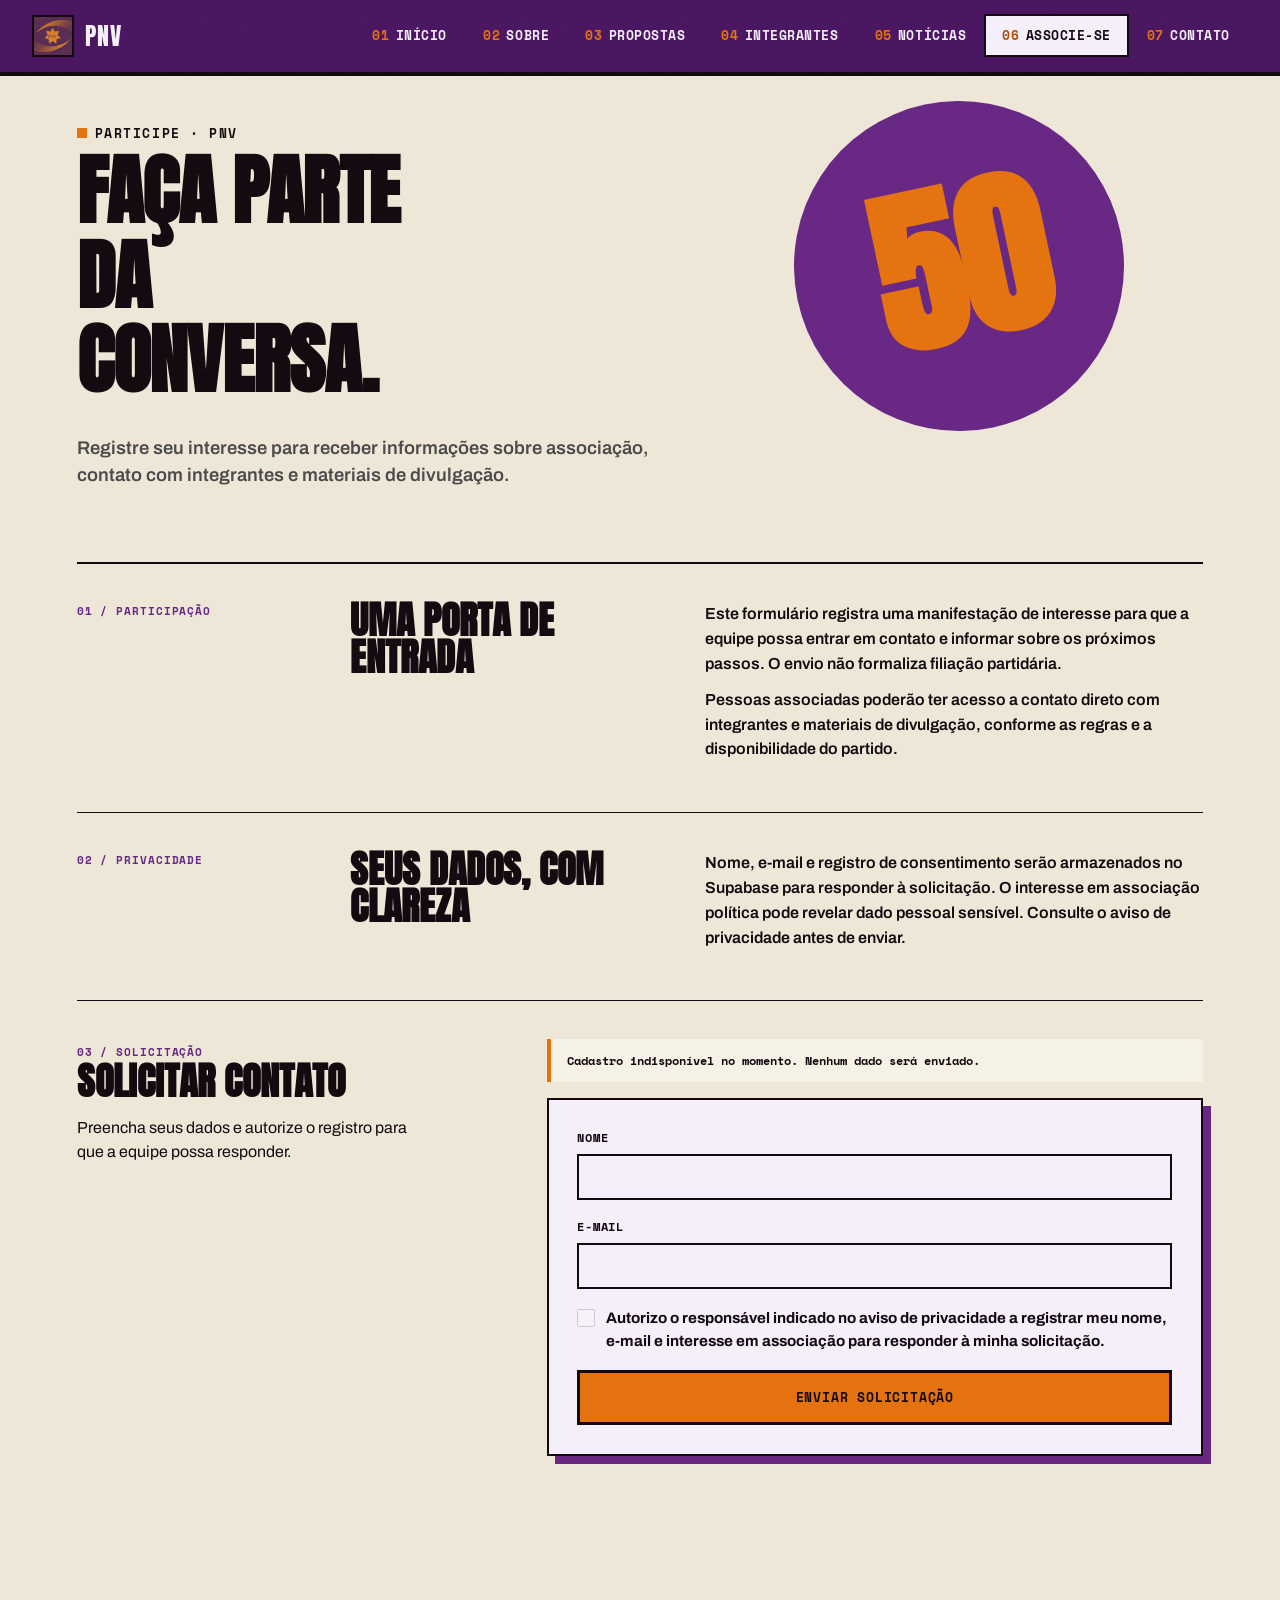
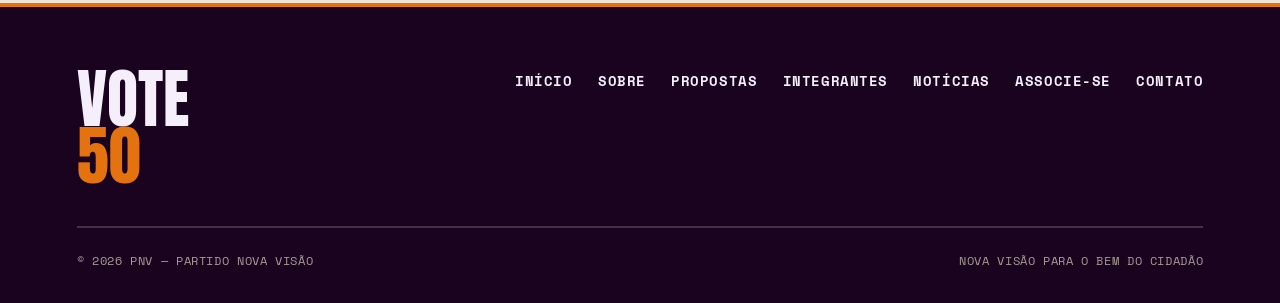
==== associar.html @ a2715118 "Atualiza site e cadastro de interesse Co-authored-by: Copilot <223556219+Copilot@users.noreply.githu" ====
<!DOCTYPE html>
<html lang="pt-BR">
<head>
  <meta charset="UTF-8" />
  <meta name="viewport" content="width=device-width, initial-scale=1.0" />
  <title>Associe-se - PNV</title>
  <meta name="description" content="Saiba como registrar interesse em se associar ao PNV." />
  <meta name="theme-color" content="#19031f" />
  <link rel="stylesheet" href="style.css" />
  <link rel="icon" type="image/png" href="assets/logo-badge.png" />
</head>
<body class="pagina-associar">
  <header>
    <a class="logo" href="index.html">
      <img src="assets/logo-badge.png" alt="Logo PNV" />
      PNV
    </a>
    <nav>
      <ul>
        <li><a href="index.html"><span>01</span> Início</a></li>
        <li><a href="sobre.html"><span>02</span> Sobre</a></li>
        <li><a href="propostas.html"><span>03</span> Propostas</a></li>
        <li><a href="integrantes.html"><span>04</span> Integrantes</a></li>
        <li><a href="noticias.html"><span>05</span> Notícias</a></li>
        <li><a href="associar.html"><span>06</span> Associe-se</a></li>
        <li><a href="contato.html"><span>07</span> Contato</a></li>
      </ul>
    </nav>
  </header>

  <main class="associacao-main">
    <section class="associacao-intro" data-reveal>
      <p class="eyebrow">Participe · PNV</p>
      <h1 class="page-title">Faça parte<br />da conversa.</h1>
      <p class="associacao-lead">
        Registre seu interesse para receber informações sobre associação, contato com integrantes
        e materiais de divulgação.
      </p>
      <div class="associacao-selo" aria-hidden="true">50</div>
    </section>

    <section class="associacao-info" data-reveal>
      <span class="associacao-indice">01 / PARTICIPAÇÃO</span>
      <h2>Uma porta de entrada</h2>
      <div class="associacao-info-copy">
        <p>
          Este formulário registra uma manifestação de interesse para que a equipe possa entrar
          em contato e informar sobre os próximos passos. O envio não formaliza filiação partidária.
        </p>
        <p>
          Pessoas associadas poderão ter acesso a contato direto com integrantes e materiais
          de divulgação, conforme as regras e a disponibilidade do partido.
        </p>
      </div>
    </section>

    <section class="associacao-aviso" aria-label="Aviso sobre o cadastro e os dados" data-reveal>
      <span class="associacao-indice">02 / PRIVACIDADE</span>
      <h2>Seus dados, com clareza</h2>
      <p>
        Nome, e-mail e registro de consentimento serão armazenados no Supabase para responder
        à solicitação. O interesse em associação política pode revelar dado pessoal sensível.
        Consulte o aviso de privacidade antes de enviar.
      </p>
      <p id="associacaoResponsavel" hidden></p>
      <p id="associacaoPrivacidade" hidden></p>
      <p id="associacaoContatoDados" hidden></p>
    </section>

    <section class="associacao-form-bloco" data-reveal>
      <div class="associacao-form-titulo">
        <span class="associacao-indice">03 / SOLICITAÇÃO</span>
        <h2>Solicitar contato</h2>
        <p>Preencha seus dados e autorize o registro para que a equipe possa responder.</p>
      </div>
      <div class="associacao-form-conteudo">
        <p id="associacaoStatus" class="associacao-status" aria-live="polite">
          Verificando a configuração do cadastro...
        </p>
        <form id="formAssociacao" class="contato-form">
          <label>Nome
            <input type="text" name="nome" maxlength="120" autocomplete="name" required disabled />
          </label>
          <label>E-mail
            <input type="email" name="email" maxlength="254" autocomplete="email" required disabled />
          </label>
          <label class="consentimento">
            <input type="checkbox" name="consentimento" required disabled />
            <span>Autorizo o responsável indicado no aviso de privacidade a registrar meu nome, e-mail e interesse em associação para responder à minha solicitação.</span>
          </label>
          <button type="submit" disabled>Enviar solicitação</button>
        </form>
        <p id="associacaoFeedback" class="contato-feedback" aria-live="polite"></p>
      </div>
    </section>
  </main>

  <footer>
    <div class="footer-top">
      <div class="footer-marca">VOTE<br /><span>50</span></div>
      <nav class="footer-nav" aria-label="Navegação do rodapé">
        <a href="index.html">Início</a>
        <a href="sobre.html">Sobre</a>
        <a href="propostas.html">Propostas</a>
        <a href="integrantes.html">Integrantes</a>
        <a href="noticias.html">Notícias</a>
        <a href="associar.html">Associe-se</a>
        <a href="contato.html">Contato</a>
      </nav>
    </div>
    <div class="footer-bottom">
      <span>&copy; 2026 PNV — Partido Nova Visão</span>
      <span>Nova visão para o bem do cidadão</span>
    </div>
  </footer>

  <script src="supabase-config.js"></script>
  <script src="database.js"></script>
  <script src="script.js"></script>
</body>
</html>
---- style.css ----
@import url("https://fonts.googleapis.com/css2?family=Anton&family=Archivo:ital,wght@0,400;0,500;0,700;0,800;0,900;1,700&family=Space+Mono:wght@400;700&display=swap");

:root {
  --roxo-escuro: #19031f;
  --roxo: #4a1660;
  --roxo-medio: #672783;
  --roxo-claro: #8b3caf;
  --laranja: #e4720f;
  --laranja-vivido: #ff7a1a;
  --laranja-escuro: #a84f0b;
  --lavanda: #e8d8f2;
  --creme: #f5eefb;
  --bege: #ead9f3;
  --branco: #ffffff;
  --tinta: #150910;
  --cinza-claro: #f4f4f4;
  --cinza-texto: #4a4a4a;
  --preto: #150910;

  --fonte-display: "Anton", "Archivo Black", Impact, sans-serif;
  --fonte-base: "Archivo", "Segoe UI", Arial, sans-serif;
  --fonte-mono: "Space Mono", "Courier New", monospace;
}

* {
  box-sizing: border-box;
  margin: 0;
  padding: 0;
}

html {
  scroll-behavior: smooth;
}

body {
  font-family: var(--fonte-base);
  color: var(--tinta);
  background: var(--lavanda);
  line-height: 1.5;
  overflow-x: hidden;
}

a {
  text-decoration: none;
  color: inherit;
}

img {
  max-width: 100%;
  display: block;
}

/* ===== Textura de grão (overlay fixo) ===== */
body::before {
  content: "";
  position: fixed;
  inset: 0;
  z-index: 999;
  pointer-events: none;
  opacity: 0.05;
  mix-blend-mode: overlay;
  background-image: url("data:image/svg+xml;utf8,<svg xmlns='http://www.w3.org/2000/svg' width='160' height='160'><filter id='n'><feTurbulence type='fractalNoise' baseFrequency='0.9' numOctaves='2' stitchTiles='stitch'/></filter><rect width='100%25' height='100%25' filter='url(%23n)'/></svg>");
}

/* Reveal on scroll */
.motion-ready [data-reveal]:not(.in-view) {
  opacity: 0;
  transform: translateY(20px);
}

[data-reveal] {
  transition: opacity 0.65s ease, transform 0.65s cubic-bezier(0.2, 0.7, 0.2, 1);
}

/* ===== Utilidades tipográficas ===== */
.eyebrow {
  font-family: var(--fonte-mono);
  font-weight: 700;
  text-transform: uppercase;
  letter-spacing: 0.12em;
  font-size: 0.8rem;
  display: inline-flex;
  align-items: center;
  gap: 0.5rem;
}

.eyebrow::before {
  content: "";
  width: 10px;
  height: 10px;
  background: var(--laranja);
  display: inline-block;
}

.section-head {
  position: relative;
  padding: 3rem 6vw 1.5rem;
  display: flex;
  align-items: flex-end;
  justify-content: space-between;
  gap: 1rem;
  flex-wrap: wrap;
  border-bottom: 4px solid var(--tinta);
}

.section-head .numero-fantasma {
  font-family: var(--fonte-display);
  font-size: clamp(3.5rem, 12vw, 9rem);
  line-height: 0.8;
  color: transparent;
  -webkit-text-stroke: 2px var(--tinta);
  position: absolute;
  right: 5vw;
  top: -0.3em;
  z-index: 0;
  user-select: none;
}

.section-head h2 {
  font-family: var(--fonte-display);
  font-size: clamp(1.9rem, 4.5vw, 3.5rem);
  text-transform: uppercase;
  line-height: 1.1;
  position: relative;
  z-index: 1;
}

.section-head p {
  max-width: 320px;
  font-weight: 600;
  position: relative;
  z-index: 1;
}

/* ===== Header / Navbar ===== */
body > header {
  display: flex;
  align-items: center;
  justify-content: space-between;
  gap: 1rem;
  padding: 0.9rem 2rem;
  background: var(--roxo);
  border-bottom: 4px solid var(--tinta);
  flex-wrap: wrap;
  position: sticky;
  top: 0;
  z-index: 100;
}

.logo {
  display: flex;
  align-items: center;
  gap: 0.7rem;
  font-family: var(--fonte-display);
  font-weight: 400;
  font-size: 1.5rem;
  letter-spacing: 0.04em;
  color: var(--creme);
  text-transform: uppercase;
}

.logo img,
.logo svg {
  width: 42px;
  height: 42px;
  display: block;
  border: 2px solid var(--tinta);
}

nav ul {
  display: flex;
  list-style: none;
  gap: 0;
  flex-wrap: wrap;
}

nav ul li a {
  display: flex;
  align-items: center;
  gap: 0.4rem;
  padding: 0.6rem 1rem;
  font-family: var(--fonte-mono);
  font-weight: 700;
  font-size: 0.82rem;
  text-transform: uppercase;
  letter-spacing: 0.04em;
  color: var(--creme);
  background: transparent;
  border: 2px solid transparent;
  transition: background 0.15s steps(2), color 0.15s steps(2), border-color 0.15s;
}

nav ul li a span {
  color: var(--laranja);
}

nav ul li a:hover {
  background: var(--laranja);
  color: var(--tinta);
  border-color: var(--tinta);
}

nav ul li a:hover span {
  color: var(--tinta);
}

nav ul li a.active {
  background: var(--creme);
  color: var(--tinta);
  border-color: var(--tinta);
}

nav ul li a.active span {
  color: var(--laranja-escuro);
}

/* ===== Marquee (faixa de propaganda) ===== */
.marquee {
  background: var(--roxo-medio);
  color: var(--creme);
  border-bottom: 4px solid var(--laranja);
  overflow: hidden;
  white-space: nowrap;
  position: relative;
}

.marquee-track {
  display: inline-flex;
  width: max-content;
  animation: marquee 22s linear infinite;
  padding: 0.5rem 0;
}

.marquee-track span {
  font-family: var(--fonte-display);
  font-size: 1.1rem;
  text-transform: uppercase;
  letter-spacing: 0.08em;
  padding: 0 1.5rem;
  display: inline-flex;
  align-items: center;
  gap: 1.5rem;
}

.marquee-track span::after {
  content: "★";
  color: var(--laranja);
}

@keyframes marquee {
  from { transform: translateX(0); }
  to { transform: translateX(-50%); }
}

@media (prefers-reduced-motion: reduce) {
  .marquee-track { animation: none; }
  .motion-ready [data-reveal]:not(.in-view) { opacity: 1; transform: none; }
  [data-reveal] { transition: none; }
}

/* ===== Hero (Home) ===== */
.hero {
  position: relative;
  min-height: 86vh;
  display: grid;
  grid-template-columns: 1.3fr 1fr;
  background: var(--roxo-escuro);
  border-bottom: 4px solid var(--tinta);
  overflow: hidden;
}

.hero::before {
  content: "";
  position: absolute;
  inset: 0;
  background: linear-gradient(100deg, var(--roxo-escuro) 0%, var(--roxo-escuro) 38%, var(--laranja-escuro) 100%);
  clip-path: polygon(0 0, 68% 0, 46% 100%, 0 100%);
  z-index: 0;
}

.hero::after {
  content: "";
  position: absolute;
  inset: 0;
  background-image: radial-gradient(var(--laranja) 1.4px, transparent 1.6px);
  background-size: 14px 14px;
  opacity: 0.12;
  z-index: 0;
}

.hero-texto {
  position: relative;
  z-index: 2;
  display: flex;
  flex-direction: column;
  justify-content: center;
  padding: 3rem 4vw;
  gap: 1rem;
}

.hero-texto .vote {
  font-family: var(--fonte-display);
  font-size: clamp(3.5rem, 11vw, 8.5rem);
  line-height: 0.85;
  color: var(--laranja);
  text-transform: uppercase;
  letter-spacing: 0.01em;
  -webkit-text-stroke: 2px var(--tinta);
}

.hero-texto .slogan {
  font-family: var(--fonte-mono);
  font-size: clamp(1rem, 2.4vw, 1.3rem);
  font-weight: 700;
  color: var(--bege);
  text-transform: uppercase;
  letter-spacing: 0.1em;
}

.hero-texto .partido {
  font-family: var(--fonte-display);
  font-size: clamp(1.8rem, 5vw, 3.2rem);
  text-transform: uppercase;
  line-height: 1;
  color: var(--creme);
  border-left: 6px solid var(--laranja);
  padding-left: 0.6em;
}

.logo-placeholder {
  width: min(300px, 70%);
  height: auto;
  margin-top: 1.4rem;
  border: 3px solid var(--tinta);
  box-shadow: 10px 10px 0 var(--laranja);
}

.hero-foto {
  position: relative;
  z-index: 2;
  display: flex;
  align-items: center;
  justify-content: center;
  min-height: 420px;
  padding: 2rem;
}

.foto-placeholder {
  width: 100%;
  max-width: 340px;
  aspect-ratio: 3 / 4;
  border: 3px solid var(--creme);
  outline: 3px solid var(--tinta);
  outline-offset: 6px;
  display: flex;
  align-items: center;
  justify-content: center;
  color: var(--creme);
  font-family: var(--fonte-mono);
  font-weight: 700;
  text-transform: uppercase;
  text-align: center;
  background: var(--roxo-medio);
  position: relative;
  overflow: hidden;
}

.foto-placeholder img {
  position: absolute;
  inset: 0;
  width: 100%;
  height: 100%;
  object-fit: cover;
  filter: grayscale(1) contrast(1.15);
}

.foto-placeholder img::after {
  content: "";
}

.foto-placeholder::before {
  content: "";
  position: absolute;
  inset: 0;
  background: var(--laranja);
  mix-blend-mode: multiply;
  opacity: 0;
}

.foto-placeholder:has(img:not([src=""]))::before {
  opacity: 0.55;
}

/* ===== Seções numeradas genéricas ===== */
.secao {
  position: relative;
  padding: 2.5rem 6vw 5rem;
}

.secao.alt,
.secao.escura {
  background: var(--roxo-escuro);
  color: var(--creme);
}

.secao.escura h2,
.secao.alt h2 {
  -webkit-text-stroke-color: var(--creme);
}

.secao.escura .section-head,
.secao.alt .section-head {
  border-bottom-color: var(--creme);
}

/* ---- Apresentação ---- */
.apresentacao-grid {
  display: grid;
  grid-template-columns: repeat(3, 1fr);
  gap: 0;
  margin-top: 1rem;
  border: 3px solid var(--tinta);
}

.apresentacao-grid > div {
  padding: 2rem;
  border-left: 3px solid var(--tinta);
}

.apresentacao-grid > div:first-child {
  border-left: none;
}

.apresentacao-grid h3 {
  font-family: var(--fonte-display);
  text-transform: uppercase;
  font-size: 1.4rem;
  margin-bottom: 0.8rem;
  color: var(--laranja-escuro);
}

.apresentacao-grid p {
  font-weight: 600;
  color: var(--cinza-texto);
}

.cta-bloco {
  margin-top: 2.5rem;
  display: flex;
  justify-content: flex-start;
}

.btn-brutal {
  display: inline-flex;
  align-items: center;
  gap: 0.6rem;
  font-family: var(--fonte-mono);
  font-weight: 700;
  text-transform: uppercase;
  letter-spacing: 0.06em;
  font-size: 0.95rem;
  padding: 1rem 1.8rem;
  background: var(--tinta);
  color: var(--creme);
  border: 3px solid var(--tinta);
  transition: transform 0.15s ease, background 0.15s, color 0.15s;
  box-shadow: 6px 6px 0 var(--laranja);
}

.btn-brutal:hover {
  background: var(--laranja);
  color: var(--tinta);
  transform: translate(3px, 3px);
  box-shadow: 3px 3px 0 var(--tinta);
}

/* ---- Pôsteres editoriais (Propostas em destaque) ---- */
.poster-grid {
  display: grid;
  grid-template-columns: repeat(auto-fit, minmax(240px, 1fr));
  gap: 1.8rem;
  margin-top: 2.5rem;
}

.poster-card {
  position: relative;
  background: var(--creme);
  border: 3px solid var(--tinta);
  padding: 1.8rem 1.5rem 2.2rem;
  min-height: 260px;
  display: flex;
  flex-direction: column;
  justify-content: space-between;
  overflow: hidden;
  transition: transform 0.25s cubic-bezier(0.2, 0.8, 0.2, 1), box-shadow 0.25s;
  box-shadow: 8px 8px 0 var(--tinta);
}

.poster-card:nth-child(even) {
  background: var(--bege);
}

.poster-card .num {
  font-family: var(--fonte-display);
  font-size: 3.5rem;
  line-height: 1;
  color: transparent;
  -webkit-text-stroke: 2px var(--tinta);
  position: absolute;
  top: 0.6rem;
  right: 1rem;
  opacity: 0.6;
}

.poster-card h3 {
  font-family: var(--fonte-display);
  text-transform: uppercase;
  font-size: 1.6rem;
  max-width: 70%;
  position: relative;
  z-index: 1;
  color: var(--tinta);
}

.poster-card p {
  margin-top: 1rem;
  font-weight: 600;
  color: var(--cinza-texto);
  position: relative;
  z-index: 1;
}

.poster-card:hover {
  transform: translate(-4px, -4px) rotate(-1deg);
  box-shadow: 12px 12px 0 var(--laranja);
}

/* ---- Destaques / estatísticas ---- */
.stats-grid {
  display: grid;
  grid-template-columns: repeat(auto-fit, minmax(170px, 1fr));
  margin-top: 1rem;
  border-top: 3px solid var(--creme);
}

.stat {
  padding: 2rem 1rem;
  border-left: 3px solid var(--creme);
  text-align: left;
}

.stat:first-child {
  border-left: none;
}

.stat .valor {
  font-family: var(--fonte-display);
  font-size: clamp(2.6rem, 6vw, 4.2rem);
  color: var(--laranja);
  line-height: 1;
}

.stat .rotulo {
  font-family: var(--fonte-mono);
  text-transform: uppercase;
  letter-spacing: 0.08em;
  font-size: 0.8rem;
  margin-top: 0.5rem;
  color: var(--creme);
}

/* ===== Page sections (Sobre, etc.) ===== */
main {
  max-width: 1200px;
  margin: 0 auto;
  padding: 3rem 6vw;
}

.page-title {
  font-family: var(--fonte-display);
  text-transform: uppercase;
  font-size: clamp(2.4rem, 7vw, 4.5rem);
  color: var(--tinta);
  margin-bottom: 0.5rem;
  line-height: 0.95;
}

.page-title + p {
  max-width: 640px;
  font-weight: 600;
  color: var(--cinza-texto);
  margin-bottom: 2.5rem;
}

.colunas {
  display: flex;
  gap: 0;
  flex-wrap: wrap;
  border: 3px solid var(--tinta);
}

.coluna {
  flex: 1 1 260px;
  padding: 2rem;
}

.coluna + .coluna {
  border-left: 3px solid var(--tinta);
}

.coluna h2 {
  font-family: var(--fonte-display);
  text-transform: uppercase;
  color: var(--roxo-medio);
  border-bottom: 4px solid var(--laranja);
  padding-bottom: 0.6rem;
  margin-bottom: 1rem;
  font-size: 1.5rem;
}

.coluna p {
  color: var(--cinza-texto);
  font-weight: 600;
}

@media (max-width: 700px) {
  .coluna + .coluna {
    border-left: none;
    border-top: 3px solid var(--tinta);
  }
}

/* ===== Generic content blocks ===== */
.cartao {
  background: var(--creme);
  border: 3px solid var(--tinta);
  border-left-width: 10px;
  padding: 1.6rem 1.8rem;
  margin-bottom: 1.4rem;
  box-shadow: 7px 7px 0 var(--roxo-claro);
  transition: transform 0.2s ease, box-shadow 0.2s ease;
}

.cartao:hover {
  transform: translate(-3px, -3px);
  box-shadow: 10px 10px 0 var(--laranja);
}

.cartao h2 {
  font-family: var(--fonte-display);
  text-transform: uppercase;
  color: var(--roxo-medio);
  margin-bottom: 0.5rem;
  font-size: 1.4rem;
}

.plano-nota {
  margin: 1rem 0 1.5rem;
  padding: 1rem 1.2rem;
  border-left: 6px solid var(--laranja);
  background: var(--creme);
  font-weight: 600;
}

.plano-financiamento {
  margin-top: 2rem;
  padding: 1.5rem;
  border: 3px solid var(--tinta);
  background: var(--bege);
}

.plano-financiamento h2,
.associacao-info h2,
.associacao-aviso h2,
.associacao-form-bloco h2 {
  font-family: var(--fonte-display);
  text-transform: uppercase;
  color: var(--roxo);
  margin-bottom: 0.7rem;
}

.plano-financiamento ul {
  margin: 1rem 0 0 1.3rem;
  display: grid;
  gap: 0.4rem;
  font-weight: 600;
}

.plano-financiamento .plano-nota {
  margin-bottom: 0;
}

.associacao-info,
.associacao-aviso,
.associacao-form-bloco {
  margin-top: 1.5rem;
  padding: 1.5rem;
  border: 3px solid var(--tinta);
  background: var(--creme);
  box-shadow: 7px 7px 0 var(--roxo-claro);
}

.associacao-info p,
.associacao-aviso p {
  margin-top: 0.7rem;
  font-weight: 600;
}

.associacao-aviso {
  background: var(--bege);
  box-shadow: 7px 7px 0 var(--laranja);
}

.associacao-form-bloco form {
  margin-top: 1rem;
  max-width: none;
}

.contato-form .consentimento {
  display: flex;
  align-items: flex-start;
  gap: 0.7rem;
  text-transform: none;
  letter-spacing: normal;
  font-family: var(--fonte-base);
  font-size: 0.95rem;
}

.contato-form .consentimento input {
  flex: 0 0 auto;
  width: 1.1rem;
  height: 1.1rem;
  margin-top: 0.15rem;
  padding: 0;
}

.associacao-status {
  margin-bottom: 1rem;
  font-weight: 700;
}

.admin-login {
  margin: 1.5rem 0;
}

.admin-resultados {
  margin-top: 2rem;
}

.admin-acoes,
.admin-paginacao {
  display: flex;
  align-items: center;
  justify-content: space-between;
  flex-wrap: wrap;
  gap: 0.8rem;
  margin: 0.8rem 0;
}

.admin-tabela-wrapper {
  overflow-x: auto;
  border: 3px solid var(--tinta);
  background: var(--creme);
}

.admin-tabela {
  width: 100%;
  border-collapse: collapse;
  text-align: left;
}

.admin-tabela th,
.admin-tabela td {
  padding: 0.7rem;
  border-bottom: 2px solid var(--tinta);
}

.admin-tabela th {
  background: var(--roxo);
  color: var(--creme);
  font-family: var(--fonte-mono);
  text-transform: uppercase;
}

.grid-integrantes {
  display: grid;
  grid-template-columns: repeat(auto-fit, minmax(190px, 1fr));
  gap: 2rem;
}

.integrante {
  text-align: center;
}

.integrante .foto-placeholder {
  width: 150px;
  height: 150px;
  border-radius: 0;
  margin: 0 auto 1rem;
  border: 3px solid var(--tinta);
  outline: 3px solid var(--laranja);
  outline-offset: 5px;
  color: var(--roxo-medio);
  background: var(--cinza-claro);
  position: relative;
  overflow: hidden;
}

.integrante .foto-placeholder img {
  position: absolute;
  inset: 0;
  width: 100%;
  height: 100%;
  object-fit: cover;
  filter: grayscale(1) contrast(1.1);
}

.integrante h3 {
  font-family: var(--fonte-display);
  text-transform: uppercase;
  font-size: 1.1rem;
  color: var(--tinta);
}

.integrante p {
  color: var(--cinza-texto);
  font-size: 0.9rem;
  font-weight: 600;
}

form {
  display: flex;
  flex-direction: column;
  gap: 1.1rem;
  max-width: 540px;
  margin: 0 auto;
  border: 3px solid var(--tinta);
  padding: 2rem;
  background: var(--creme);
  box-shadow: 8px 8px 0 var(--roxo-medio);
}

form input,
form textarea {
  padding: 0.85rem;
  border: 2px solid var(--tinta);
  border-radius: 0;
  font-family: var(--fonte-base);
  font-weight: 600;
  background: var(--creme);
}

form input:focus,
form textarea:focus {
  outline: 3px solid var(--laranja);
  outline-offset: 0;
}

form button {
  padding: 0.9rem;
  background: var(--laranja);
  color: var(--tinta);
  border: 3px solid var(--tinta);
  font-family: var(--fonte-mono);
  font-weight: 700;
  text-transform: uppercase;
  letter-spacing: 0.06em;
  cursor: pointer;
  transition: background 0.15s, transform 0.15s;
}

form button:hover {
  background: var(--tinta);
  color: var(--laranja);
  transform: translate(-2px, -2px);
}

/* ===== Footer ===== */
footer {
  position: relative;
  padding: 4rem 6vw 2rem;
  color: var(--creme);
  background: var(--roxo-escuro);
  border-top: 4px solid var(--laranja);
}

/* ===== Notícias ===== */
.noticias-layout {
  display: grid;
  grid-template-columns: 1.5fr 1fr;
  gap: 1.5rem;
  margin-top: 1.5rem;
}

.noticia-destaque {
  background: var(--roxo-escuro);
  color: var(--creme);
  border: 3px solid var(--tinta);
  padding: 2rem;
  box-shadow: 10px 10px 0 var(--laranja);
}

.noticia-destaque h2 {
  font-family: var(--fonte-display);
  text-transform: uppercase;
  font-size: clamp(2rem, 4vw, 3rem);
  line-height: 0.95;
  margin: 0.8rem 0;
}

.noticia-destaque p {
  font-weight: 600;
  margin-bottom: 1rem;
}

.tag {
  display: inline-block;
  font-family: var(--fonte-mono);
  font-size: 0.75rem;
  text-transform: uppercase;
  letter-spacing: 0.08em;
  font-weight: 700;
  padding: 0.25rem 0.55rem;
  border: 2px solid var(--tinta);
  background: var(--laranja);
  color: var(--tinta);
}

.meta {
  font-family: var(--fonte-mono);
  font-size: 0.8rem;
  letter-spacing: 0.05em;
  text-transform: uppercase;
  opacity: 0.85;
}

.noticias-info {
  border: 3px solid var(--tinta);
  background: var(--bege);
  padding: 1.5rem;
  box-shadow: 8px 8px 0 var(--roxo-medio);
}

.noticias-info h3 {
  font-family: var(--fonte-display);
  text-transform: uppercase;
  font-size: 1.6rem;
  color: var(--roxo);
}

.noticias-info ul {
  margin-top: 1rem;
  padding-left: 1.1rem;
  display: grid;
  gap: 0.5rem;
  font-weight: 600;
}

.noticias-lista {
  margin-top: 2.5rem;
}

.noticias-lista h2,
.mensagens-salvas h2,
.contato-info h2 {
  font-family: var(--fonte-display);
  text-transform: uppercase;
  font-size: clamp(1.8rem, 4vw, 2.5rem);
  margin-bottom: 0.7rem;
  color: var(--roxo);
}

.noticias-grid {
  display: grid;
  grid-template-columns: repeat(auto-fit, minmax(220px, 1fr));
  gap: 1rem;
  margin-top: 1rem;
}

.noticias-filtros {
  display: flex;
  flex-wrap: wrap;
  gap: 0.45rem;
  margin-top: 0.6rem;
}

.filtro-btn {
  border: 2px solid var(--tinta);
  background: var(--bege);
  color: var(--tinta);
  font-family: var(--fonte-mono);
  font-size: 0.72rem;
  text-transform: uppercase;
  letter-spacing: 0.06em;
  font-weight: 700;
  padding: 0.4rem 0.65rem;
  cursor: pointer;
}

.filtro-btn:hover,
.filtro-btn.ativo {
  background: var(--roxo);
  color: var(--creme);
}

.noticia-card {
  border: 3px solid var(--tinta);
  background: var(--creme);
  padding: 1.1rem;
  box-shadow: 6px 6px 0 var(--roxo-claro);
}

.noticia-card h3 {
  font-family: var(--fonte-display);
  text-transform: uppercase;
  line-height: 1;
  margin: 0.7rem 0;
  font-size: 1.45rem;
}

.noticia-card p {
  color: var(--cinza-texto);
  font-weight: 600;
  margin-bottom: 0.8rem;
}

/* ===== Contato ===== */
.contato-layout {
  margin-top: 1.5rem;
  display: grid;
  grid-template-columns: 1fr 1.2fr;
  gap: 1.5rem;
}

.contato-info {
  border: 3px solid var(--tinta);
  background: var(--bege);
  padding: 1.5rem;
  box-shadow: 8px 8px 0 var(--roxo-medio);
}

.contato-info p {
  font-weight: 600;
  color: var(--cinza-texto);
}

.contato-info ul {
  margin-top: 1rem;
  list-style: none;
  display: grid;
  gap: 0.5rem;
}

.contato-form-bloco form {
  margin: 0;
  max-width: none;
}

.contato-form label {
  display: grid;
  gap: 0.4rem;
  font-family: var(--fonte-mono);
  text-transform: uppercase;
  font-size: 0.78rem;
  letter-spacing: 0.06em;
  font-weight: 700;
}

.contato-feedback {
  margin-top: 0.8rem;
  font-family: var(--fonte-mono);
  text-transform: uppercase;
  letter-spacing: 0.06em;
  font-size: 0.75rem;
  color: var(--roxo);
}

.contato-feedback.erro {
  color: #8f1010;
}

.mensagens-salvas {
  margin-top: 2.4rem;
}

.btn-secundario {
  margin-top: 0.8rem;
  border: 2px solid var(--tinta);
  background: var(--roxo);
  color: var(--creme);
  font-family: var(--fonte-mono);
  font-size: 0.75rem;
  text-transform: uppercase;
  letter-spacing: 0.06em;
  font-weight: 700;
  padding: 0.5rem 0.9rem;
  cursor: pointer;
}

.btn-secundario:hover {
  background: var(--laranja);
  color: var(--tinta);
}

.mensagens-lista {
  margin-top: 1rem;
  list-style: none;
  display: grid;
  gap: 0.8rem;
}

.mensagem-item {
  border: 3px solid var(--tinta);
  background: var(--creme);
  padding: 1rem;
  box-shadow: 6px 6px 0 var(--roxo-claro);
}

.mensagem-item strong {
  font-family: var(--fonte-display);
  font-size: 1.3rem;
  text-transform: uppercase;
  line-height: 1;
}

.mensagem-item span {
  display: block;
  font-family: var(--fonte-mono);
  font-size: 0.72rem;
  text-transform: uppercase;
  letter-spacing: 0.06em;
  margin: 0.3rem 0 0.6rem;
}

.mensagem-item p {
  color: var(--cinza-texto);
  font-weight: 600;
}

.vazio {
  border: 2px dashed var(--roxo-medio);
  padding: 0.9rem;
  background: rgba(255, 255, 255, 0.45);
  font-weight: 600;
}

.footer-top {
  display: flex;
  justify-content: space-between;
  flex-wrap: wrap;
  gap: 2rem;
  padding-bottom: 2.5rem;
  border-bottom: 2px solid rgba(243, 234, 214, 0.2);
  margin-bottom: 1.5rem;
}

.footer-marca {
  font-family: var(--fonte-display);
  font-size: clamp(2.2rem, 7vw, 4rem);
  text-transform: uppercase;
  line-height: 0.9;
  color: var(--creme);
}

.footer-marca span {
  color: var(--laranja);
}

.footer-nav {
  display: flex;
  flex-wrap: wrap;
  gap: 0.4rem 1.6rem;
  align-content: flex-start;
}

.footer-nav a {
  font-family: var(--fonte-mono);
  text-transform: uppercase;
  font-size: 0.85rem;
  font-weight: 700;
  letter-spacing: 0.04em;
  border-bottom: 2px solid transparent;
  padding-bottom: 2px;
  transition: border-color 0.15s, color 0.15s;
}

.footer-nav a:hover {
  border-color: var(--laranja);
  color: var(--laranja);
}

.footer-bottom {
  display: flex;
  justify-content: space-between;
  flex-wrap: wrap;
  gap: 1rem;
  font-family: var(--fonte-mono);
  font-size: 0.78rem;
  text-transform: uppercase;
  letter-spacing: 0.05em;
  color: rgba(243, 234, 214, 0.65);
}

/* ===== Responsividade ===== */
@media (max-width: 900px) {
  .hero {
    grid-template-columns: 1fr;
    min-height: auto;
  }

  .hero::before {
    clip-path: polygon(0 0, 100% 0, 100% 55%, 0 80%);
  }

  .apresentacao-grid {
    grid-template-columns: 1fr;
  }

  .apresentacao-grid > div {
    border-left: none;
    border-top: 3px solid var(--tinta);
  }

  .apresentacao-grid > div:first-child {
    border-top: none;
  }

  .section-head .numero-fantasma {
    display: none;
  }

  .noticias-layout,
  .contato-layout {
    grid-template-columns: 1fr;
  }
}

@media (max-width: 640px) {
  body > header {
    padding: 0.7rem 1rem;
  }

  .hero-texto,
  .hero-foto {
    padding: 2rem 6vw;
  }

  body > header {
    gap: 0.5rem;
  }

  body > header nav {
    width: 100%;
    overflow-x: auto;
    scrollbar-width: none;
  }

  body > header nav::-webkit-scrollbar {
    display: none;
  }

  nav ul {
    flex-wrap: nowrap;
    width: max-content;
  }

  nav ul li a {
    padding: 0.5rem 0.65rem;
    font-size: 0.72rem;
    white-space: nowrap;
  }

  .secao {
    padding: 2rem 6vw 3rem;
  }

  main {
    padding: 2rem 5vw;
  }

  .footer-top {
    flex-direction: column;
  }
}

/* Direção de arte por página */
.pagina-home {
  background: var(--creme);
}

.pagina-home .marquee {
  background: var(--laranja);
  color: var(--tinta);
  border-bottom: 0;
}

.pagina-home .marquee-track span::after {
  color: var(--roxo-escuro);
}

.pagina-home .hero-home {
  min-height: min(760px, 88vh);
  grid-template-columns: 1.2fr 0.8fr;
  border-bottom: 8px solid var(--laranja);
}

.pagina-home .hero-home::before {
  background: var(--roxo-escuro);
  clip-path: polygon(0 0, 76% 0, 62% 100%, 0 100%);
}

.pagina-home .hero-home .hero-texto {
  padding-left: max(6vw, calc((100vw - 1200px) / 2));
}

.pagina-home .hero-home .vote {
  font-size: clamp(3.5rem, 9vw, 7rem);
  letter-spacing: -0.03em;
  -webkit-text-stroke: 0;
}

.pagina-home .hero-home .partido {
  max-width: 10ch;
  font-size: clamp(1.8rem, 3.5vw, 3rem);
}

.pagina-home .hero-home .foto-placeholder {
  max-width: 380px;
  border-color: var(--laranja);
  outline-color: var(--creme);
  box-shadow: 16px 16px 0 var(--roxo-medio);
  transform: rotate(2deg);
}

.pagina-home .hero-home .foto-placeholder span {
  position: relative;
  z-index: 1;
  padding: 0.7rem 1rem;
  background: var(--roxo-escuro);
}

.pagina-home .secao-apresentacao,
.pagina-home .secao-propostas,
.pagina-home .secao-participacao,
.pagina-home .secao-numeros {
  padding-top: clamp(4rem, 8vw, 7rem);
  padding-bottom: clamp(4rem, 8vw, 7rem);
}

.pagina-home .secao-apresentacao .section-head {
  align-items: end;
}

.pagina-home .secao-apresentacao .apresentacao-grid {
  border-width: 1px;
}

.pagina-home .secao-apresentacao .apresentacao-grid > div {
  border-left-width: 1px;
}

.pagina-home .secao-propostas {
  background: var(--laranja);
  color: var(--tinta);
}

.pagina-home .secao-propostas .section-head {
  border-bottom-color: var(--tinta);
}

.pagina-home .secao-propostas .section-head h2 {
  color: var(--tinta);
  -webkit-text-stroke-color: var(--tinta);
}

.pagina-home .secao-propostas .poster-grid {
  grid-template-columns: repeat(6, minmax(0, 1fr));
  gap: 0;
  border-top: 2px solid var(--tinta);
  border-bottom: 2px solid var(--tinta);
}

.pagina-home .secao-propostas .poster-card {
  grid-column: span 2;
  min-height: 230px;
  padding: 1.5rem;
  border: 0;
  border-right: 2px solid var(--tinta);
  box-shadow: none;
  background: transparent;
}

.pagina-home .secao-propostas .poster-card:nth-child(3n) {
  border-right: 0;
}

.pagina-home .secao-propostas .poster-card:nth-child(n + 4) {
  border-top: 2px solid var(--tinta);
}

.pagina-home .secao-propostas .poster-card:nth-child(even) {
  background: rgba(243, 234, 214, 0.45);
}

.pagina-home .secao-propostas .poster-card h3,
.pagina-home .secao-propostas .poster-card p {
  color: var(--tinta);
}

.pagina-home .secao-propostas .poster-card .num {
  -webkit-text-stroke-color: var(--roxo-escuro);
}

.pagina-home .secao-propostas .poster-card:hover {
  transform: none;
  box-shadow: inset 0 -7px 0 var(--roxo-escuro);
}

.pagina-home .plano-total-home {
  display: inline-block;
  padding: 0.75rem 1rem;
  border: 2px solid var(--tinta);
  background: var(--creme);
  color: var(--tinta);
  font-family: var(--fonte-mono);
  text-transform: uppercase;
}

.pagina-home .secao-participacao {
  display: grid;
  grid-template-columns: 1fr auto;
  align-items: end;
}

.pagina-home .secao-participacao .section-head {
  grid-column: 1 / -1;
}

.pagina-home .secao-participacao .cta-bloco {
  margin-top: 1rem;
}

.pagina-home .secao-numeros .stats-grid {
  border-top-width: 1px;
}

.pagina-home .secao-numeros .stat {
  border-left-width: 1px;
}

.pagina-sobre {
  background: #e9e0ca;
}

.pagina-sobre .sobre-main {
  max-width: 1320px;
  padding-top: 0;
}

.sobre-abertura {
  min-height: 590px;
  display: grid;
  grid-template-columns: 1.1fr 0.9fr;
  grid-template-rows: 1fr auto;
  align-items: center;
  position: relative;
  overflow: hidden;
  border-bottom: 2px solid var(--tinta);
}

.sobre-titulo {
  position: relative;
  z-index: 2;
  padding: 3rem 0;
}

.sobre-abertura .page-title {
  max-width: 8ch;
  margin-top: 0.4rem;
  font-size: clamp(3rem, 7vw, 6rem);
  letter-spacing: -0.01em;
  line-height: 1.1;
}

.sobre-abertura .page-title em,
.integrantes-abertura .page-title em,
.contato-abertura .page-title em {
  color: var(--roxo-medio);
  font-style: normal;
}

.sobre-forma {
  min-height: 440px;
  position: relative;
  align-self: stretch;
}

.forma-circulo {
  width: min(30vw, 360px);
  aspect-ratio: 1;
  border-radius: 50%;
  background: var(--laranja);
  position: absolute;
  top: 14%;
  left: 12%;
}

.forma-quadrado {
  width: min(24vw, 280px);
  aspect-ratio: 1;
  background: var(--roxo-medio);
  position: absolute;
  right: 4%;
  bottom: 8%;
  transform: rotate(15deg);
  mix-blend-mode: multiply;
}

.forma-numero {
  position: absolute;
  z-index: 1;
  right: 12%;
  top: 35%;
  font-family: var(--fonte-display);
  font-size: clamp(6rem, 18vw, 15rem);
  line-height: 0.7;
  color: var(--creme);
  mix-blend-mode: difference;
}

.sobre-lead {
  grid-column: 1 / -1;
  max-width: 680px;
  margin: 0 0 2.8rem auto;
  font-size: clamp(1.15rem, 2.2vw, 1.65rem);
  line-height: 1.35;
  font-weight: 600;
}

.sobre-manifesto {
  display: grid;
  grid-template-columns: 70px 1.1fr 0.9fr;
  align-items: center;
  gap: 2rem;
  padding: 6rem 0;
  border-bottom: 2px solid var(--tinta);
}

.sobre-lateral {
  writing-mode: vertical-rl;
  transform: rotate(180deg);
  font: 700 0.72rem var(--fonte-mono);
  letter-spacing: 0.12em;
}

.sobre-manifesto h2 {
  margin-top: 0.5rem;
  font: 700 clamp(1.9rem, 4vw, 3.5rem)/1.1 var(--fonte-display);
  text-transform: uppercase;
}

.sobre-manifesto > p {
  max-width: 460px;
  font-size: 1.1rem;
  line-height: 1.6;
}

.sobre-principios {
  display: grid;
  grid-template-columns: repeat(3, 1fr);
  padding: 4rem 0 6rem;
}

.sobre-principios article {
  padding: 1.5rem 2rem 1rem 0;
  border-top: 8px solid var(--roxo-medio);
}

.sobre-principios article + article {
  padding-left: 2rem;
  border-left: 1px solid var(--tinta);
}

.sobre-principios article:nth-child(2) {
  border-top-color: var(--laranja);
}

.sobre-principios article:nth-child(3) {
  border-top-color: var(--tinta);
}

.sobre-principios article > span {
  font: 700 0.8rem var(--fonte-mono);
}

.sobre-principios h2 {
  margin: 2rem 0 0.6rem;
  font: 700 1.6rem var(--fonte-display);
  text-transform: uppercase;
}

.sobre-principios p {
  max-width: 300px;
  line-height: 1.55;
}

.pagina-propostas {
  background: var(--creme);
}

.pagina-propostas .propostas-main {
  max-width: 1320px;
  padding-top: 1rem;
}

.propostas-abertura {
  min-height: 380px;
  display: flex;
  justify-content: space-between;
  align-items: center;
  gap: 2rem;
  border-bottom: 3px solid var(--tinta);
}

.propostas-abertura .page-title {
  margin-top: 0.4rem;
  font-size: clamp(2.8rem, 5.5vw, 5.5rem);
  letter-spacing: -0.01em;
  line-height: 1.1;
}

.propostas-total {
  min-width: 260px;
  min-height: 260px;
  padding: 1.5rem;
  display: grid;
  grid-template-columns: auto 1fr;
  grid-template-rows: 1fr auto;
  align-items: end;
  background: var(--roxo-escuro);
  color: var(--creme);
  transform: rotate(2deg);
}

.propostas-total .total-prefix {
  align-self: start;
  font: 700 1rem var(--fonte-mono);
  color: var(--laranja);
}

.propostas-total strong {
  grid-column: 1 / -1;
  font: 700 clamp(6rem, 12vw, 10rem)/0.8 var(--fonte-display);
  color: var(--laranja);
  letter-spacing: -0.08em;
}

.propostas-total .total-sufixo {
  grid-column: 1 / -1;
  justify-self: end;
  margin-top: 1rem;
  font: 700 0.85rem/1.3 var(--fonte-mono);
  text-align: right;
  text-transform: uppercase;
}

.propostas-areas {
  display: grid;
  grid-template-columns: minmax(190px, 0.55fr) 1.45fr;
  gap: 3rem;
  padding: 5rem 0 6rem;
}

.propostas-section-title {
  position: sticky;
  top: 2rem;
  align-self: start;
}

.propostas-section-title h2 {
  font: 700 clamp(2rem, 4vw, 3.4rem)/0.9 var(--fonte-display);
  text-transform: uppercase;
}

.propostas-lista,
.financiamento-lista {
  list-style: none;
  margin: 0;
  padding: 0;
}

.propostas-lista li {
  display: grid;
  grid-template-columns: 50px minmax(0, 1fr) 120px;
  align-items: center;
  gap: 1.2rem;
  min-height: 98px;
  border-top: 1px solid var(--tinta);
}

.propostas-lista li:last-child {
  border-bottom: 1px solid var(--tinta);
}

.proposta-numero {
  align-self: start;
  padding-top: 1.6rem;
  font: 700 0.75rem var(--fonte-mono);
  color: var(--roxo-medio);
}

.proposta-titulo h3 {
  font: 700 clamp(1.15rem, 2vw, 1.75rem)/1.05 var(--fonte-display);
  text-transform: uppercase;
}

.propostas-lista li > strong {
  justify-self: end;
  font: 700 1rem var(--fonte-mono);
  white-space: nowrap;
}

.proposta-barra {
  display: block;
  height: 5px;
  margin-top: 0.65rem;
  background: #d3c9b3;
}

.proposta-barra i {
  display: block;
  height: 100%;
  background: var(--laranja);
}

.propostas-lista li:nth-child(1) .proposta-barra i { width: 50%; }
.propostas-lista li:nth-child(2) .proposta-barra i { width: 75%; }
.propostas-lista li:nth-child(3) .proposta-barra i { width: 62.5%; }
.propostas-lista li:nth-child(4) .proposta-barra i { width: 25%; }
.propostas-lista li:nth-child(5) .proposta-barra i { width: 100%; }

.propostas-financiamento {
  display: grid;
  grid-template-columns: 0.8fr 1.2fr;
  gap: 4rem;
  padding: 4.5rem clamp(1.4rem, 5vw, 5rem);
  background: var(--roxo-escuro);
  color: var(--creme);
}

.financiamento-abertura h2 {
  margin: 1.2rem 0;
  font: 700 clamp(2rem, 4vw, 3.5rem)/1.1 var(--fonte-display);
  text-transform: uppercase;
}

.financiamento-abertura > span {
  display: inline-block;
  padding: 0.55rem 0.8rem;
  background: var(--laranja);
  color: var(--tinta);
  font: 700 0.8rem var(--fonte-mono);
}

.financiamento-lista li {
  display: flex;
  justify-content: space-between;
  gap: 1rem;
  padding: 1.1rem 0;
  border-top: 1px solid rgba(243, 234, 214, 0.45);
}

.financiamento-lista li:last-child {
  border-bottom: 1px solid rgba(243, 234, 214, 0.45);
}

.financiamento-lista strong {
  color: var(--laranja);
  font-family: var(--fonte-mono);
  white-space: nowrap;
}

.pagina-integrantes {
  background: var(--roxo-escuro);
  color: var(--creme);
}

.pagina-integrantes main {
  max-width: 1380px;
  padding-top: 2.5rem;
  padding-bottom: 6rem;
}

.integrantes-abertura {
  position: relative;
  min-height: 330px;
  padding: 2rem 0 3.5rem;
  border-bottom: 1px solid rgba(243, 234, 214, 0.45);
}

.integrantes-abertura .page-title {
  margin-top: 1.2rem;
  max-width: 10ch;
  color: var(--creme);
  font-size: clamp(3rem, 6vw, 6rem);
  letter-spacing: -0.01em;
  line-height: 1.1;
}

.integrantes-abertura > p:last-of-type {
  max-width: 460px;
  margin-top: 1.4rem;
  color: var(--bege);
}

.integrantes-selo {
  position: absolute;
  right: 5%;
  top: 6%;
  font: 700 clamp(4rem, 10vw, 8rem)/0.74 var(--fonte-display);
  color: var(--laranja);
  text-align: center;
  transform: rotate(10deg);
}

.integrantes-selo::first-line {
  color: var(--creme);
}

.grid-integrantes {
  counter-reset: integrante;
  grid-template-columns: repeat(4, minmax(0, 1fr));
  gap: 3.2rem 1.2rem;
  padding-top: 3rem;
}

.pagina-integrantes .integrante {
  counter-increment: integrante;
  text-align: left;
}

.pagina-integrantes .integrante:first-child {
  grid-column: span 2;
  grid-row: span 2;
  align-self: end;
}

.pagina-integrantes .integrante .foto-placeholder {
  width: 100%;
  height: auto;
  aspect-ratio: 4 / 5;
  margin: 0 0 1.3rem;
  border: 0;
  outline: 0;
  background: linear-gradient(145deg, var(--laranja) 0 46%, var(--roxo-medio) 46% 100%);
}

.pagina-integrantes .integrante:nth-child(3n + 2) .foto-placeholder {
  background: linear-gradient(35deg, var(--creme) 0 34%, var(--roxo-medio) 34% 100%);
}

.pagina-integrantes .integrante:nth-child(3n) .foto-placeholder {
  background: linear-gradient(135deg, var(--laranja) 0 35%, var(--creme) 35% 55%, var(--roxo-medio) 55% 100%);
}

.pagina-integrantes .integrante:first-child .foto-placeholder {
  aspect-ratio: 1 / 1;
}

.pagina-integrantes .integrante .foto-placeholder img {
  position: absolute;
  inset: 0;
  width: 100%;
  height: 100%;
  object-fit: cover;
}

.pagina-integrantes .integrante .foto-placeholder span {
  display: none;
}

.pagina-integrantes .integrante .foto-placeholder::after {
  content: counter(integrante, decimal-leading-zero);
  position: absolute;
  inset: auto 1rem 0.6rem auto;
  color: var(--roxo-escuro);
  font: 700 clamp(3rem, 7vw, 6rem)/0.8 var(--fonte-display);
  mix-blend-mode: multiply;
}

.pagina-integrantes .integrante h3 {
  color: var(--creme);
  font-size: clamp(1.25rem, 2.2vw, 1.8rem);
  line-height: 0.95;
}

.pagina-integrantes .integrante p {
  margin-top: 0.45rem;
  color: var(--laranja);
  font: 700 0.72rem var(--fonte-mono);
  text-transform: uppercase;
  letter-spacing: 0.05em;
}

.pagina-noticias {
  background: #ede5d4;
}

.pagina-noticias main {
  max-width: 1320px;
  padding-top: 1.5rem;
  padding-bottom: 6rem;
}

.noticias-masthead {
  padding: 2.5rem 0 1rem;
  border-top: 7px solid var(--tinta);
}

.noticias-masthead .page-title {
  margin: 0.4rem 0 0;
  font: 700 clamp(3rem, 7vw, 6.5rem)/1.1 var(--fonte-display);
  letter-spacing: -0.01em;
}

.noticias-masthead .page-title span {
  color: var(--laranja-escuro);
}

.noticias-masthead > p:not(.eyebrow) {
  margin-top: 1rem;
  font-size: 1.15rem;
}

.noticias-edicao {
  display: flex;
  justify-content: space-between;
  margin-top: 2rem;
  padding: 0.65rem 0;
  border-top: 1px solid var(--tinta);
  border-bottom: 1px solid var(--tinta);
  font: 700 0.7rem var(--fonte-mono);
  letter-spacing: 0.1em;
}

.pagina-noticias .noticias-layout {
  grid-template-columns: minmax(0, 1.6fr) minmax(230px, 0.6fr);
  gap: 2.4rem;
  margin-top: 2.5rem;
}

.pagina-noticias .noticia-destaque {
  min-height: 370px;
  display: flex;
  flex-direction: column;
  align-items: flex-start;
  justify-content: flex-end;
  padding: clamp(1.5rem, 4vw, 3rem);
  border: 0;
  box-shadow: none;
  background: var(--roxo-escuro);
  position: relative;
  overflow: hidden;
}

.pagina-noticias .noticia-destaque::before {
  content: "50";
  position: absolute;
  right: -0.03em;
  top: -0.28em;
  color: rgba(243, 234, 214, 0.07);
  font: 700 clamp(15rem, 35vw, 30rem)/1 var(--fonte-display);
}

.pagina-noticias .noticia-destaque > * {
  position: relative;
}

.pagina-noticias .noticia-destaque .tag {
  border: 0;
}

.pagina-noticias .noticia-destaque h2 {
  max-width: 13ch;
  font-size: clamp(1.8rem, 4vw, 3.5rem);
  line-height: 1.1;
}

.pagina-noticias .noticias-info {
  position: relative;
  display: flex;
  flex-direction: column;
  justify-content: flex-end;
  min-height: 330px;
  padding: 1.7rem;
  overflow: hidden;
  border: 0;
  box-shadow: none;
  background: var(--laranja);
}

.noticias-numero {
  position: absolute;
  top: 0.1em;
  right: -0.05em;
  color: rgba(25, 3, 31, 0.13);
  font: 700 10rem/1 var(--fonte-display);
}

.pagina-noticias .noticias-info > *:not(.noticias-numero) {
  position: relative;
}

.pagina-noticias .noticias-info h3 {
  max-width: 8ch;
  margin: 0.5rem 0;
  font-size: 2.4rem;
  line-height: 0.9;
  color: var(--tinta);
}

.pagina-noticias .noticias-info p {
  max-width: 24ch;
}

.pagina-noticias .noticias-info a {
  margin-top: 1.2rem;
  font: 700 0.75rem var(--fonte-mono);
  text-transform: uppercase;
  letter-spacing: 0.04em;
}

.noticias-lista {
  margin-top: 5rem;
}

.noticias-lista-cabecalho {
  display: flex;
  justify-content: space-between;
  align-items: end;
  gap: 1rem;
  border-bottom: 2px solid var(--tinta);
}

.noticias-lista-cabecalho h2 {
  margin-bottom: 0.5rem;
  color: var(--tinta);
  font: 700 clamp(2rem, 4vw, 3.5rem)/0.9 var(--fonte-display);
  text-transform: uppercase;
}

.pagina-noticias .noticias-grid {
  grid-template-columns: repeat(3, minmax(0, 1fr));
  gap: 0 1.5rem;
}

.pagina-noticias .noticia-card {
  padding: 1.5rem 0;
  border: 0;
  border-bottom: 1px solid var(--tinta);
  background: transparent;
  box-shadow: none;
}

.pagina-noticias .noticia-card h3 {
  font-size: 1.65rem;
}

.pagina-contato {
  background: var(--laranja);
}

.pagina-contato .contato-main {
  max-width: 1280px;
  padding-top: 1.5rem;
}

.contato-abertura {
  padding: 3rem 0 4rem;
}

.contato-abertura .page-title {
  max-width: 11ch;
  margin-top: 0.4rem;
  font-size: clamp(3rem, 6vw, 6rem);
  line-height: 1.1;
  letter-spacing: -0.01em;
}

.contato-abertura > p:last-child {
  max-width: 420px;
  margin: 1.5rem 0 0 auto;
  font-size: 1.2rem;
}

.pagina-contato .contato-layout {
  grid-template-columns: 0.75fr 1.25fr;
  gap: 0;
  align-items: stretch;
  border-top: 2px solid var(--tinta);
}

.pagina-contato .contato-info {
  position: relative;
  display: flex;
  flex-direction: column;
  align-items: flex-start;
  justify-content: flex-end;
  min-height: 480px;
  padding: 2.2rem;
  border: 0;
  background: var(--roxo-escuro);
  box-shadow: none;
  color: var(--creme);
  overflow: hidden;
}

.contato-simbolo {
  position: absolute;
  top: 0.1em;
  left: 0.05em;
  color: var(--laranja);
  font: 700 clamp(9rem, 20vw, 18rem)/0.8 var(--fonte-display);
}

.pagina-contato .contato-info > *:not(.contato-simbolo) {
  position: relative;
}

.pagina-contato .contato-info h2 {
  max-width: 9ch;
  margin: 0.5rem 0 1rem;
  color: var(--creme);
  font: 700 clamp(2rem, 4vw, 3.5rem)/0.9 var(--fonte-display);
  text-transform: uppercase;
}

.pagina-contato .contato-info p:not(.eyebrow) {
  color: var(--bege);
  line-height: 1.5;
}

.contato-link-associar {
  display: inline-flex;
  gap: 1rem;
  margin-top: 1.5rem;
  padding-bottom: 0.35rem;
  border-bottom: 1px solid var(--laranja);
  color: var(--laranja);
  font: 700 0.75rem var(--fonte-mono);
  text-transform: uppercase;
}

.pagina-contato .contato-form-bloco form {
  height: 100%;
  max-width: none;
  margin: 0;
  padding: clamp(1.5rem, 4vw, 3rem);
  border: 2px solid var(--tinta);
  border-left: 0;
  background: var(--creme);
  box-shadow: none;
}

.contato-form-nota {
  padding-bottom: 1rem;
  border-bottom: 1px solid var(--tinta);
  font: 700 0.75rem/1.5 var(--fonte-mono);
  text-transform: uppercase;
}

.pagina-contato .contato-form label {
  color: var(--tinta);
}

.pagina-contato .contato-form input,
.pagina-contato .contato-form textarea {
  background: transparent;
  border: 0;
  border-bottom: 1px solid var(--tinta);
  padding-left: 0;
}

.pagina-contato .contato-form button {
  box-shadow: 5px 5px 0 var(--tinta);
}

.pagina-contato .mensagens-salvas {
  margin: 4rem 0;
  padding: 2rem 0;
  border-top: 2px solid var(--tinta);
}

.pagina-contato .mensagens-salvas h2 {
  color: var(--tinta);
}

.pagina-contato .mensagem-item {
  border: 1px solid var(--tinta);
  box-shadow: none;
}

.pagina-associar {
  background: #eee7d7;
}

.pagina-associar .associacao-main {
  max-width: 1280px;
  padding-top: 1rem;
  padding-bottom: 6rem;
}

.associacao-intro {
  position: relative;
  min-height: 420px;
  display: flex;
  flex-direction: column;
  justify-content: center;
  padding: 2rem 0;
  border-bottom: 2px solid var(--tinta);
  overflow: hidden;
}

.associacao-intro .page-title {
  position: relative;
  z-index: 1;
  max-width: 9ch;
  margin-top: 0.4rem;
  font: 700 clamp(3rem, 6vw, 6rem)/1.1 var(--fonte-display);
  letter-spacing: -0.01em;
}

.associacao-lead {
  position: relative;
  z-index: 1;
  max-width: 430px;
  margin-top: 1.5rem;
  font-size: 1.15rem;
  line-height: 1.5;
}

.associacao-selo {
  position: absolute;
  top: 2%;
  right: 7%;
  width: clamp(170px, 27vw, 330px);
  aspect-ratio: 1;
  display: grid;
  place-items: center;
  border-radius: 50%;
  background: var(--roxo-medio);
  color: var(--laranja);
  font: 700 clamp(6rem, 15vw, 11rem)/0.8 var(--fonte-display);
  transform: rotate(-12deg);
}

.pagina-associar .associacao-info,
.pagina-associar .associacao-aviso,
.pagina-associar .associacao-form-bloco {
  margin-top: 0;
  padding: 2.4rem 0;
  border: 0;
  border-bottom: 1px solid var(--tinta);
  background: transparent;
  box-shadow: none;
}

.pagina-associar .associacao-info {
  display: grid;
  grid-template-columns: 0.6fr 0.8fr 1.2fr;
  gap: 1.5rem;
}

.associacao-info-copy {
  grid-column: 3;
}

.associacao-indice {
  color: var(--roxo-medio);
  font: 700 0.7rem var(--fonte-mono);
  letter-spacing: 0.08em;
}

.pagina-associar .associacao-info h2,
.pagina-associar .associacao-aviso h2,
.pagina-associar .associacao-form-bloco h2 {
  margin: 0;
  color: var(--tinta);
  font: 700 clamp(1.5rem, 3vw, 2.4rem)/0.95 var(--fonte-display);
  text-transform: uppercase;
}

.pagina-associar .associacao-info p,
.pagina-associar .associacao-aviso p {
  margin: 0 0 0.7rem;
  line-height: 1.55;
}

.pagina-associar .associacao-aviso {
  display: grid;
  grid-template-columns: 0.6fr 0.8fr 1.2fr;
  gap: 1.5rem;
  background: transparent;
}

.pagina-associar .associacao-aviso h2 {
  grid-column: 2;
}

.pagina-associar .associacao-aviso p {
  grid-column: 3;
}

.pagina-associar .associacao-form-bloco {
  display: grid;
  grid-template-columns: 0.8fr 1.2fr;
  gap: 2rem;
  border-bottom: 0;
}

.associacao-form-titulo p {
  max-width: 340px;
  margin-top: 1rem;
  line-height: 1.5;
}

.pagina-associar .associacao-form-bloco form {
  max-width: none;
  margin: 0;
  padding: 1.8rem;
  border: 2px solid var(--tinta);
  background: var(--creme);
  box-shadow: 8px 8px 0 var(--roxo-medio);
}

.pagina-associar .associacao-status {
  margin: 0 0 1rem;
  padding: 0.8rem 1rem;
  border-left: 4px solid var(--laranja);
  background: rgba(255, 255, 255, 0.4);
  font: 700 0.75rem/1.45 var(--fonte-mono);
}

.pagina-associar .associacao-form-bloco .contato-feedback {
  font-weight: 700;
}

@media (max-width: 900px) {
  .pagina-home .hero-home {
    grid-template-columns: 1fr 0.8fr;
  }

  .pagina-home .secao-propostas .poster-grid {
    grid-template-columns: repeat(2, minmax(0, 1fr));
  }

  .pagina-home .secao-propostas .poster-card {
    grid-column: span 1;
    border-top: 2px solid var(--tinta);
  }

  .pagina-home .secao-propostas .poster-card:nth-child(3n) {
    border-right: 2px solid var(--tinta);
  }

  .pagina-home .secao-propostas .poster-card:nth-child(2n) {
    border-right: 0;
  }

  .sobre-manifesto {
    grid-template-columns: 45px 1fr 1fr;
    gap: 1rem;
  }

  .propostas-areas {
    grid-template-columns: 1fr;
    gap: 1.5rem;
  }

  .propostas-section-title {
    position: static;
  }

  .pagina-integrantes .grid-integrantes {
    grid-template-columns: repeat(3, minmax(0, 1fr));
  }

  .pagina-noticias .noticias-layout {
    grid-template-columns: 1fr 0.7fr;
  }

  .pagina-associar .associacao-info,
  .pagina-associar .associacao-aviso {
    grid-template-columns: 0.4fr 1fr 1.2fr;
  }
}

@media (max-width: 640px) {
  .pagina-home .hero-home {
    grid-template-columns: 1fr;
  }

  .pagina-home .hero-home .hero-texto {
    padding: 3rem 6vw 1rem;
  }

  .pagina-home .hero-home .hero-foto {
    min-height: 300px;
    padding: 1rem 8vw 3rem;
  }

  .pagina-home .hero-home .foto-placeholder {
    max-width: 250px;
  }

  .pagina-home .secao-propostas .poster-grid {
    grid-template-columns: 1fr;
  }

  .pagina-home .secao-propostas .poster-card,
  .pagina-home .secao-propostas .poster-card:nth-child(3n),
  .pagina-home .secao-propostas .poster-card:nth-child(2n) {
    min-height: 180px;
    border-right: 0;
    border-top: 2px solid var(--tinta);
  }

  .pagina-home .secao-participacao {
    grid-template-columns: 1fr;
  }

  .sobre-abertura {
    min-height: auto;
    grid-template-columns: 1fr 0.65fr;
    padding-top: 2rem;
  }

  .sobre-abertura .page-title {
    font-size: clamp(2.5rem, 10vw, 3.75rem);
  }

  .sobre-forma {
    min-height: 300px;
  }

  .forma-circulo {
    width: 48vw;
    top: 25%;
    left: 0;
  }

  .forma-quadrado {
    width: 38vw;
    right: -10%;
  }

  .forma-numero {
    right: 0;
    top: 42%;
  }

  .sobre-lead {
    grid-column: 1 / -1;
    margin: 0 0 2rem;
  }

  .sobre-manifesto {
    grid-template-columns: 25px 1fr;
    padding: 4rem 0;
  }

  .sobre-manifesto > p {
    grid-column: 2;
  }

  .sobre-principios {
    grid-template-columns: 1fr;
    padding-bottom: 3rem;
  }

  .sobre-principios article + article {
    padding-left: 0;
    border-left: 0;
  }

  .propostas-abertura {
    min-height: auto;
    flex-direction: column;
    align-items: flex-start;
    padding: 2.5rem 0;
  }

  .propostas-abertura .page-title {
    font-size: clamp(2.3rem, 8vw, 3.5rem);
  }

  .propostas-total {
    align-self: flex-end;
    min-width: 220px;
    min-height: 220px;
  }

  .propostas-lista li {
    grid-template-columns: 2rem minmax(0, 1fr);
    gap: 0.3rem 0.8rem;
    padding: 1rem 0;
    align-items: start;
  }

  .propostas-lista li > strong {
    grid-column: 2;
    justify-self: start;
    font-size: 0.85rem;
  }

  .propostas-financiamento {
    grid-template-columns: 1fr;
    gap: 2rem;
    padding: 2.5rem 1.25rem;
  }

  .pagina-integrantes main {
    padding-top: 1.5rem;
  }

  .integrantes-abertura {
    min-height: 300px;
  }

  .integrantes-abertura .page-title {
    font-size: clamp(2.5rem, 9vw, 3.75rem);
  }

  .integrantes-selo {
    right: 1%;
    top: 10%;
    font-size: 4rem;
  }

  .pagina-integrantes .grid-integrantes {
    grid-template-columns: repeat(2, minmax(0, 1fr));
    gap: 2.2rem 0.8rem;
  }

  .pagina-integrantes .integrante:first-child {
    grid-column: span 2;
    grid-row: auto;
  }

  .pagina-noticias .noticias-masthead .page-title {
    font-size: clamp(2.8rem, 11vw, 4.5rem);
  }

  .pagina-noticias .noticias-layout {
    grid-template-columns: 1fr;
    gap: 1rem;
  }

  .pagina-noticias .noticia-destaque {
    min-height: 330px;
  }

  .pagina-noticias .noticias-info {
    min-height: 260px;
  }

  .noticias-lista-cabecalho {
    align-items: flex-start;
    flex-direction: column;
  }

  .pagina-noticias .noticias-grid {
    grid-template-columns: 1fr;
  }

  .contato-abertura {
    padding: 2rem 0 3rem;
  }

  .contato-abertura .page-title {
    font-size: clamp(2.5rem, 9vw, 3.75rem);
  }

  .contato-abertura > p:last-child {
    margin-left: 0;
  }

  .pagina-contato .contato-layout {
    grid-template-columns: 1fr;
  }

  .pagina-contato .contato-info {
    min-height: 350px;
  }

  .pagina-contato .contato-form-bloco form {
    border-left: 2px solid var(--tinta);
  }

  .associacao-intro {
    min-height: 390px;
  }

  .associacao-intro .page-title {
    font-size: clamp(2.5rem, 9vw, 3.75rem);
  }

  .associacao-selo {
    width: 170px;
    right: -4%;
    top: 7%;
    font-size: 6rem;
  }

  .pagina-associar .associacao-info,
  .pagina-associar .associacao-aviso,
  .pagina-associar .associacao-form-bloco {
    grid-template-columns: 1fr;
    gap: 1rem;
  }

  .associacao-info-copy {
    grid-column: auto;
  }

  .pagina-associar .associacao-aviso h2,
  .pagina-associar .associacao-aviso p {
    grid-column: auto;
  }

  .pagina-associar .associacao-form-bloco form {
    padding: 1.2rem;
  }
}

/* Transições entre páginas e movimentos de entrada */
@view-transition {
  navigation: auto;
}

::view-transition-old(root) {
  animation: pnv-sair 180ms ease both;
}

::view-transition-new(root) {
  animation: pnv-entrar-pagina 300ms ease both;
}

body > main,
.pagina-home .hero-home {
  animation: pnv-entrar-pagina 450ms ease;
}

.hero-home .hero-texto > *,
.in-view .section-head > *,
.in-view .poster-card,
.noticia-card {
  animation: pnv-entrar-elemento 500ms ease both;
}

.hero-home .hero-texto > :nth-child(2),
.in-view .section-head > :nth-child(2),
.in-view .poster-card:nth-child(2),
.in-view .poster-card:nth-child(5),
.noticia-card:nth-child(2) {
  animation-delay: 80ms;
}

.hero-home .hero-texto > :nth-child(3),
.in-view .section-head > :nth-child(3),
.in-view .poster-card:nth-child(3),
.in-view .poster-card:nth-child(6),
.noticia-card:nth-child(3) {
  animation-delay: 160ms;
}

.hero-home .hero-texto > :nth-child(n + 4) {
  animation-delay: 220ms;
}

@keyframes pnv-entrar-pagina {
  from { opacity: 0; }
  to { opacity: 1; }
}

@keyframes pnv-sair {
  from { opacity: 1; }
  to { opacity: 0; }
}

@keyframes pnv-entrar-elemento {
  from { opacity: 0; translate: 0 12px; }
  to { opacity: 1; translate: 0 0; }
}

@media (prefers-reduced-motion: reduce) {
  html { scroll-behavior: auto; }
  body > main,
  .pagina-home .hero-home,
  .hero-home .hero-texto > *,
  .in-view .section-head > *,
  .in-view .poster-card,
  .noticia-card,
  ::view-transition-old(root),
  ::view-transition-new(root) {
    animation: none;
  }
}
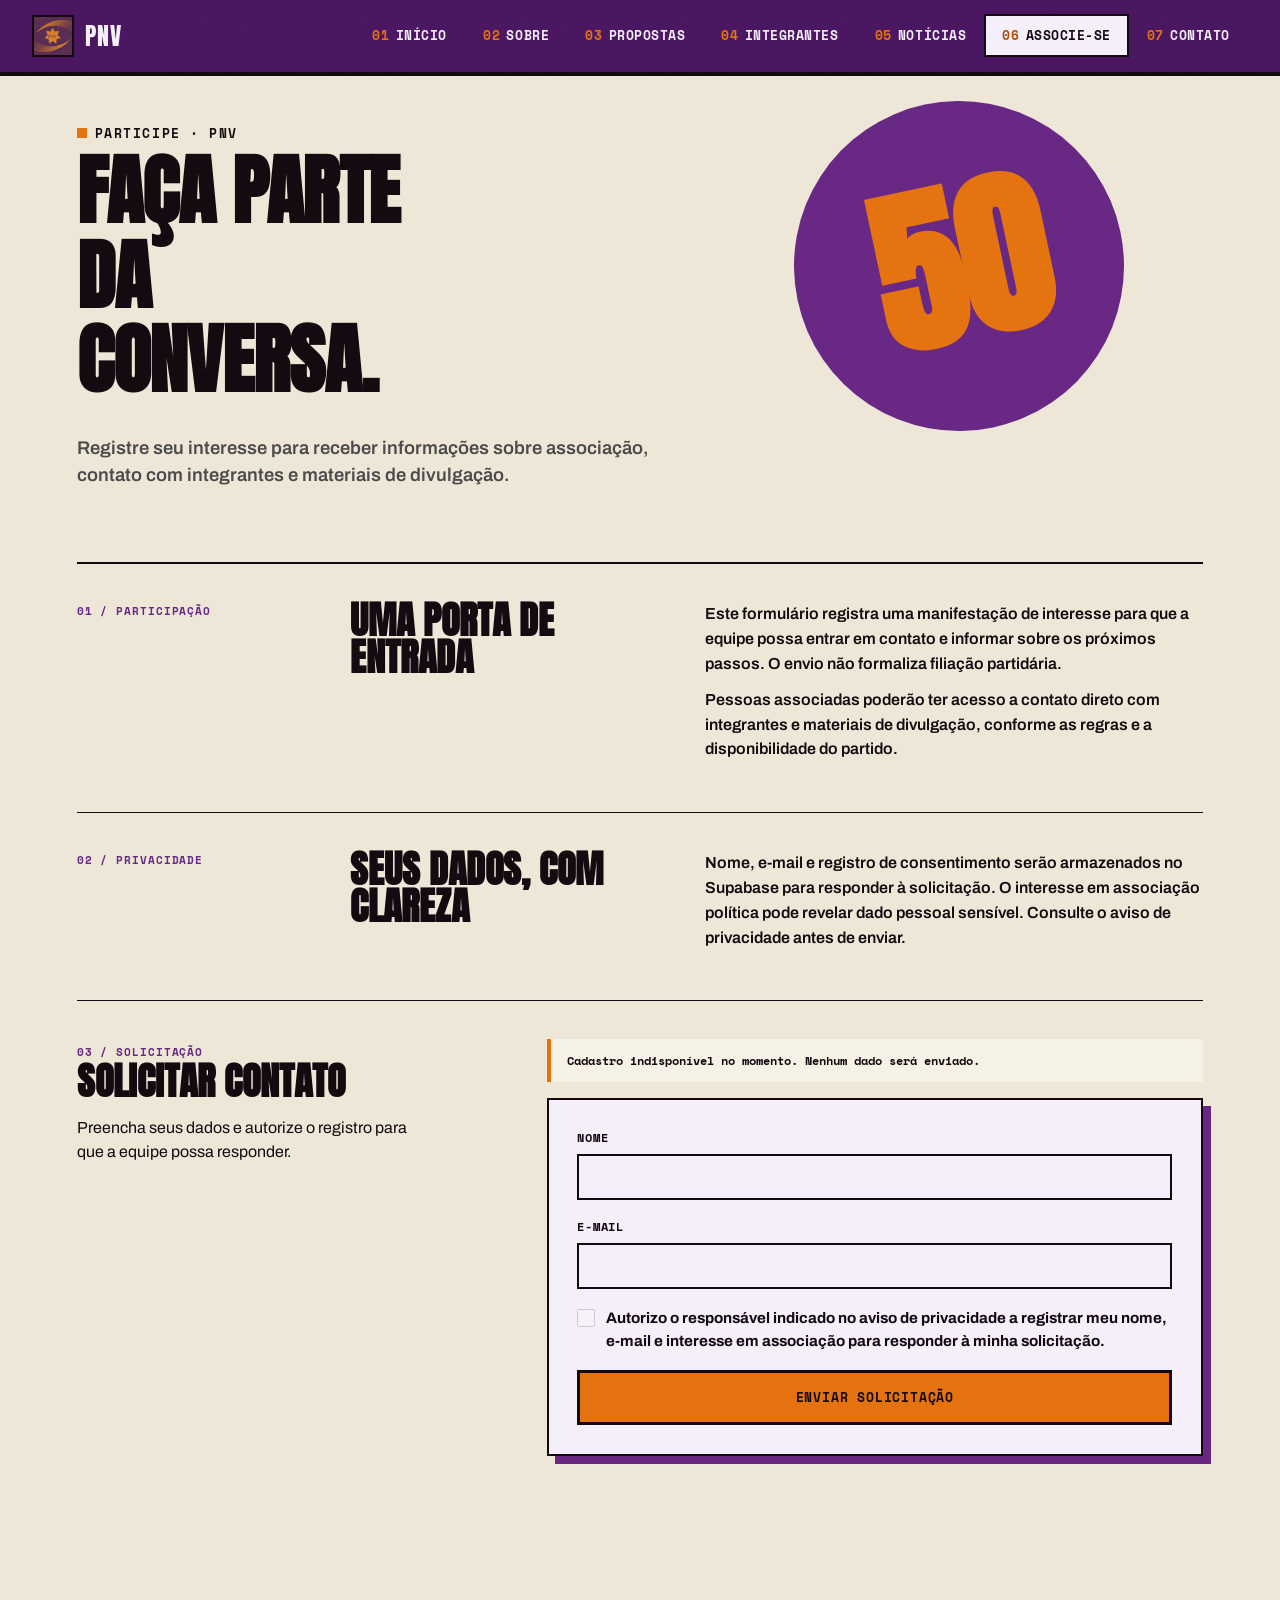
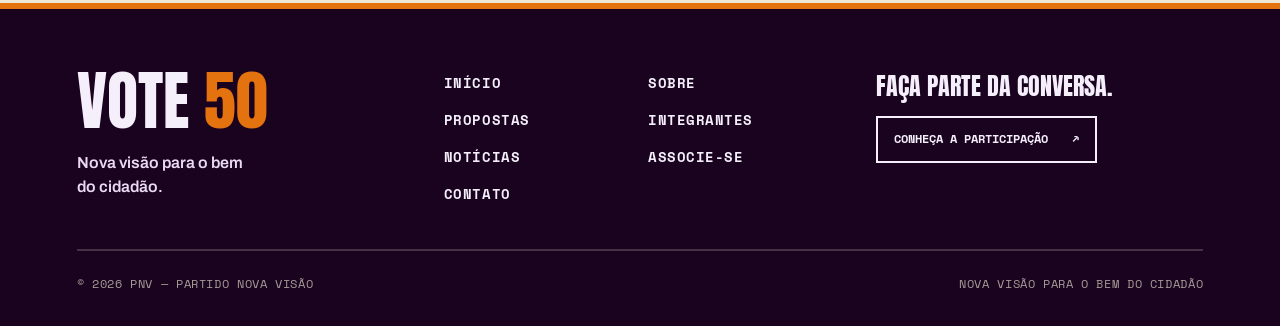
==== commit 3e3b2118: "Melhora equipe e experiencia do site Co-authored-by: Copilot <223556219+Copilot@users.noreply.github" ====
--- a/associar.html
+++ b/associar.html
@@ -97,7 +97,10 @@
 
   <footer>
     <div class="footer-top">
-      <div class="footer-marca">VOTE<br /><span>50</span></div>
+      <div class="footer-identidade">
+        <a class="footer-marca" href="index.html" aria-label="PNV — página inicial">VOTE <span>50</span></a>
+        <p>Nova visão para o bem do cidadão.</p>
+      </div>
       <nav class="footer-nav" aria-label="Navegação do rodapé">
         <a href="index.html">Início</a>
         <a href="sobre.html">Sobre</a>
@@ -107,6 +110,10 @@
         <a href="associar.html">Associe-se</a>
         <a href="contato.html">Contato</a>
       </nav>
+      <div class="footer-participe">
+        <p>Faça parte da conversa.</p>
+        <a href="associar.html">Conheça a participação <span aria-hidden="true">↗</span></a>
+      </div>
     </div>
     <div class="footer-bottom">
       <span>&copy; 2026 PNV — Partido Nova Visão</span>
--- a/style.css
+++ b/style.css
@@ -1305,12 +1305,16 @@
 }
 
 .pagina-home .hero-home::before {
-  background: var(--roxo-escuro);
-  clip-path: polygon(0 0, 76% 0, 62% 100%, 0 100%);
+  background: linear-gradient(to right, var(--roxo-escuro) 0%, var(--roxo) 55%, var(--laranja-escuro) 100%);
+  clip-path: none;
 }
 
 .pagina-home .hero-home .hero-texto {
   padding-left: max(6vw, calc((100vw - 1200px) / 2));
+}
+
+.pagina-home .hero-home .eyebrow {
+  color: var(--creme);
 }
 
 .pagina-home .hero-home .vote {
@@ -1332,11 +1336,10 @@
   transform: rotate(2deg);
 }
 
-.pagina-home .hero-home .foto-placeholder span {
-  position: relative;
-  z-index: 1;
-  padding: 0.7rem 1rem;
-  background: var(--roxo-escuro);
+.pagina-home .hero-home .foto-placeholder img {
+  object-fit: contain;
+  background: white;
+  filter: none;
 }
 
 .pagina-home .secao-apresentacao,
@@ -1900,6 +1903,188 @@
   font: 700 0.72rem var(--fonte-mono);
   text-transform: uppercase;
   letter-spacing: 0.05em;
+}
+
+.integrante-abrir {
+  display: block;
+  width: 100%;
+  padding: 0;
+  border: 0;
+  background: none;
+  color: inherit;
+  text-align: left;
+  cursor: pointer;
+}
+
+.integrante-foto {
+  display: block;
+  position: relative;
+  width: 100%;
+  aspect-ratio: 4 / 5;
+  overflow: hidden;
+  background: var(--creme);
+}
+
+.integrante:first-child .integrante-foto {
+  aspect-ratio: 1 / 1;
+}
+
+.integrante-foto img {
+  width: 100%;
+  height: 100%;
+  object-fit: cover;
+  object-position: center top;
+  transition: transform 0.35s ease;
+}
+
+.integrante-foto::after {
+  content: counter(integrante, decimal-leading-zero);
+  position: absolute;
+  right: 0.75rem;
+  bottom: 0.5rem;
+  color: var(--roxo-escuro);
+  font: 700 clamp(2rem, 4vw, 4rem)/1 var(--fonte-display);
+  opacity: 0.55;
+}
+
+.integrante-abrir:hover .integrante-foto img {
+  transform: scale(1.035);
+}
+
+.integrante-nome,
+.integrante-cargo,
+.integrante-cta {
+  display: block;
+}
+
+.integrante-nome {
+  margin-top: 1rem;
+  font: 400 clamp(1.25rem, 2.2vw, 1.8rem)/1.1 var(--fonte-display);
+  text-transform: uppercase;
+}
+
+.integrante-cargo {
+  margin-top: 0.45rem;
+  color: var(--laranja);
+  font: 700 0.72rem/1.5 var(--fonte-mono);
+  text-transform: uppercase;
+}
+
+.integrante-cta {
+  margin-top: 0.8rem;
+  font: 700 0.72rem/1.4 var(--fonte-mono);
+  text-decoration: underline;
+  text-underline-offset: 0.2em;
+}
+
+.integrante-abrir:focus-visible,
+.perfil-dialog button:focus-visible {
+  outline: 3px solid var(--laranja);
+  outline-offset: 4px;
+}
+
+.integrantes-aviso {
+  margin-top: 1.5rem;
+}
+
+.perfil-dialog {
+  position: fixed;
+  inset: 0;
+  width: min(900px, calc(100% - 2rem));
+  max-width: none;
+  max-height: calc(100dvh - 2rem);
+  margin: auto;
+  padding: 0;
+  border: 3px solid var(--tinta);
+  background: var(--creme);
+  color: var(--tinta);
+  overflow-y: auto;
+}
+
+.perfil-dialog::backdrop {
+  background: rgba(25, 3, 31, 0.85);
+}
+
+.perfil-fechar {
+  position: absolute;
+  z-index: 1;
+  top: 0.75rem;
+  right: 0.75rem;
+  width: 44px;
+  height: 44px;
+  border: 2px solid var(--tinta);
+  background: var(--creme);
+  color: var(--tinta);
+  font-size: 1.8rem;
+  cursor: pointer;
+}
+
+.perfil-conteudo {
+  display: grid;
+  grid-template-columns: minmax(0, 1fr) minmax(0, 1fr);
+}
+
+.perfil-galeria {
+  min-width: 0;
+  background: var(--roxo-escuro);
+}
+
+.perfil-imagem {
+  height: min(60vh, 550px);
+  background: white;
+}
+
+.perfil-imagem img {
+  width: 100%;
+  height: 100%;
+  object-fit: contain;
+}
+
+.perfil-controles {
+  display: flex;
+  align-items: center;
+  justify-content: space-between;
+  gap: 1rem;
+  padding: 0.7rem 1rem;
+  color: var(--creme);
+  font: 700 0.8rem var(--fonte-mono);
+}
+
+.perfil-controles button {
+  width: 44px;
+  height: 44px;
+  border: 1px solid var(--creme);
+  background: transparent;
+  color: var(--creme);
+  font-size: 1.3rem;
+  cursor: pointer;
+}
+
+.perfil-controles button:hover {
+  background: var(--laranja);
+  color: var(--tinta);
+}
+
+.perfil-texto {
+  align-self: center;
+  padding: 4.5rem 2rem 2rem;
+}
+
+.perfil-texto h2 {
+  margin: 0.7rem 0;
+  font: 400 clamp(2rem, 4vw, 3.5rem)/1.05 var(--fonte-display);
+  text-transform: uppercase;
+}
+
+#perfil-cargo {
+  color: var(--roxo-medio);
+  font: 700 0.8rem/1.5 var(--fonte-mono);
+  text-transform: uppercase;
+}
+
+#perfil-descricao {
+  margin-top: 1.3rem;
+  line-height: 1.6;
 }
 
 .pagina-noticias {
@@ -2547,6 +2732,18 @@
     grid-row: auto;
   }
 
+  .perfil-conteudo {
+    grid-template-columns: 1fr;
+  }
+
+  .perfil-imagem {
+    height: min(45vh, 400px);
+  }
+
+  .perfil-texto {
+    padding: 1.5rem;
+  }
+
   .pagina-noticias .noticias-masthead .page-title {
     font-size: clamp(2.8rem, 11vw, 4.5rem);
   }
@@ -2705,4 +2902,259 @@
   ::view-transition-new(root) {
     animation: none;
   }
-}
+  .integrante-foto img { transition: none; }
+}
+
+/* Detalhes editoriais e navegação entre seções */
+.hero-acao,
+.proximo-passo a,
+.footer-participe a {
+  display: inline-flex;
+  align-items: center;
+  justify-content: space-between;
+  gap: 1.5rem;
+  width: fit-content;
+  padding: 0.8rem 1rem;
+  border: 2px solid currentColor;
+  font: 700 0.75rem/1.4 var(--fonte-mono);
+  text-transform: uppercase;
+  transition: background 0.2s, color 0.2s;
+}
+
+.hero-acao {
+  margin-top: 0.5rem;
+  color: var(--creme);
+}
+
+.hero-acao:hover,
+.footer-participe a:hover {
+  background: var(--laranja);
+  color: var(--tinta);
+}
+
+.participacao-passos {
+  grid-column: 1 / -1;
+  display: grid;
+  grid-template-columns: repeat(3, minmax(0, 1fr));
+  gap: 1rem;
+  margin-top: 2.5rem;
+}
+
+.participacao-passos p {
+  border-top: 2px solid var(--roxo-medio);
+  padding-top: 1rem;
+  font-weight: 600;
+}
+
+.participacao-passos span {
+  display: block;
+  margin-bottom: 0.6rem;
+  color: var(--roxo-medio);
+  font: 700 0.8rem var(--fonte-mono);
+}
+
+.proximo-passo {
+  display: flex;
+  align-items: end;
+  justify-content: space-between;
+  gap: 2rem;
+  margin: 0 0 3rem;
+  padding: 2rem 0;
+  border-top: 2px solid var(--tinta);
+  border-bottom: 2px solid var(--tinta);
+}
+
+.proximo-passo h2 {
+  margin-top: 0.5rem;
+  font: 400 clamp(2rem, 4vw, 3.2rem)/1.1 var(--fonte-display);
+  text-transform: uppercase;
+}
+
+.proximo-passo a:hover {
+  background: var(--roxo-escuro);
+  color: var(--creme);
+}
+
+footer {
+  border-top: 6px solid var(--laranja);
+}
+
+.footer-top {
+  display: grid;
+  grid-template-columns: 1fr 1.2fr 1fr;
+  align-items: start;
+  gap: 2.5rem;
+}
+
+.footer-marca {
+  display: inline-block;
+  white-space: nowrap;
+}
+
+.footer-identidade p {
+  max-width: 20ch;
+  margin-top: 1rem;
+  color: var(--bege);
+  font-weight: 600;
+}
+
+.footer-nav {
+  display: grid;
+  grid-template-columns: repeat(2, minmax(0, 1fr));
+  gap: 0.8rem 1rem;
+}
+
+.footer-nav a {
+  width: fit-content;
+}
+
+.footer-participe p {
+  margin-bottom: 1rem;
+  color: var(--creme);
+  font: 400 1.5rem/1.15 var(--fonte-display);
+  text-transform: uppercase;
+}
+
+.footer-participe a {
+  color: var(--creme);
+}
+
+.pagina-integrantes .grid-integrantes {
+  grid-template-columns: repeat(3, minmax(0, 1fr));
+  gap: 2.5rem 1.5rem;
+}
+
+.pagina-integrantes .integrante:first-child {
+  grid-column: auto;
+  grid-row: auto;
+  align-self: auto;
+}
+
+.integrante-foto,
+.integrante:first-child .integrante-foto {
+  aspect-ratio: 4 / 5;
+  padding: 0.4rem;
+  background: linear-gradient(135deg, var(--laranja), var(--roxo-medio));
+}
+
+.integrante-foto img {
+  object-fit: cover;
+  background: white;
+}
+
+.integrante-foto::after {
+  right: 0.4rem;
+  bottom: 0.4rem;
+  padding: 0.35rem 0.5rem;
+  background: var(--roxo-escuro);
+  color: var(--creme);
+  font: 700 0.8rem var(--fonte-mono);
+  opacity: 1;
+}
+
+.integrante-cta {
+  color: var(--bege);
+  transition: color 0.2s;
+}
+
+.integrante-abrir:hover .integrante-cta {
+  color: var(--laranja);
+}
+
+.perfil-imagem {
+  overflow: hidden;
+}
+
+.perfil-contador {
+  text-align: center;
+}
+
+.perfil-ajuda {
+  padding: 0 1rem 0.9rem;
+  color: var(--bege);
+  text-align: center;
+  font: 400 0.7rem/1.4 var(--fonte-mono);
+}
+
+.contato-form-intro h2 {
+  margin: 0.5rem 0;
+  font: 400 clamp(1.7rem, 3vw, 2.5rem)/1.1 var(--fonte-display);
+  text-transform: uppercase;
+}
+
+.pagina-contato .contato-form-nota {
+  margin-top: 1rem;
+  padding: 0.8rem;
+  border: 0;
+  border-left: 4px solid var(--laranja);
+  background: var(--lavanda);
+}
+
+.pagina-contato .contato-info h2 {
+  line-height: 1.1;
+}
+
+.pagina-contato .contato-simbolo {
+  opacity: 0.4;
+}
+
+.pagina-contato .mensagens-salvas > p {
+  max-width: 65ch;
+  margin-top: 0.6rem;
+}
+
+:is(a, button, input, textarea):focus-visible {
+  outline: 3px solid var(--laranja);
+  outline-offset: 3px;
+}
+
+@media (max-width: 900px) {
+  .footer-top {
+    grid-template-columns: 1fr 1fr;
+  }
+}
+
+@media (max-width: 640px) {
+  body > header nav {
+    scrollbar-width: thin;
+    scrollbar-color: var(--laranja) transparent;
+  }
+
+  body > header nav::-webkit-scrollbar {
+    display: block;
+    height: 4px;
+  }
+
+  body > header nav::-webkit-scrollbar-thumb {
+    background: var(--laranja);
+  }
+
+  .participacao-passos {
+    grid-template-columns: 1fr;
+    gap: 1rem;
+  }
+
+  .proximo-passo {
+    align-items: start;
+    flex-direction: column;
+  }
+
+  .footer-top {
+    grid-template-columns: 1fr;
+    gap: 2rem;
+  }
+
+  .pagina-integrantes .grid-integrantes {
+    grid-template-columns: repeat(2, minmax(0, 1fr));
+    gap: 2rem 0.8rem;
+  }
+}
+
+@media (prefers-reduced-motion: reduce) {
+  .hero-acao,
+  .proximo-passo a,
+  .footer-participe a,
+  .integrante-cta {
+    transition: none;
+  }
+}
